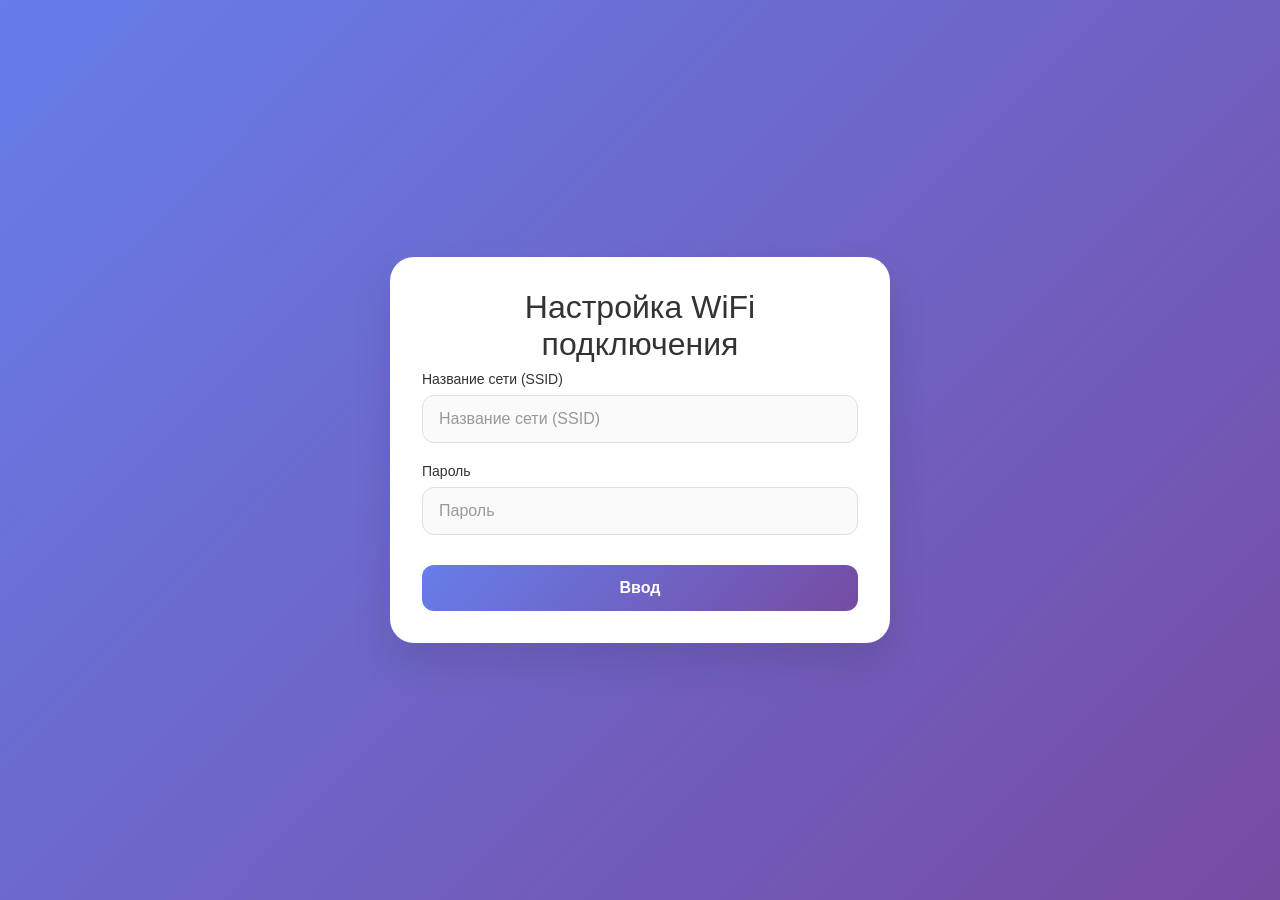
==== data/index.html @ f99ac54b "Сделан веб интерфейс взаимодействия с ESP для его настройки. Файлы из папки data загружены в файловы" ====
<!DOCTYPE html>
<html>
    <head>
        <meta charset="UTF-8">
        <meta name="viewport" content="width=device-width, initial-scale=1.0">
        <link rel="stylesheet" href="styles.css">
        <title>Настройка WiFi подключения</title>
    </head>
    <body>
        <div>
            <form>
                <h1>Настройка WiFi подключения</h1>
                <p>Название сети (SSID)</p>
                <input type ="text" name = "ssid"  placeholder = "Название сети (SSID)"/>
                <p>Пароль</p>
                <input type= "password" name = "password" placeholder = "Пароль"/>
                <input type="submit" value = "Ввод"/>
            </form>
        </div>
    </body>
</html>
---- data/styles.css ----
* {
    margin: 0;
    padding: 0;
    box-sizing: border-box;
}

body {
    background: linear-gradient(135deg, #667eea 0%, #764ba2 100%);
    min-height: 100vh;
    display: flex;
    justify-content: center;
    align-items: center;
    font-family: -apple-system, BlinkMacSystemFont, 'Segoe UI', Roboto, Helvetica, Arial, sans-serif;
    padding: 20px;
}

div {
    width: 100%;
    max-width: 500px;
    background: white;
    border-radius: 24px;
    box-shadow: 0 20px 40px rgba(0, 0, 0, 0.1);
    padding: 32px;
}

form {
    display: flex;
    flex-direction: column;
    gap: 20px;
}

p {
    font-size: 14px;
    font-weight: 500;
    color: #333;
    margin-bottom: -12px;
}

h1{
    text-align: center;
    font-size: 28;
    font-weight: 500;
    color: #333;
    margin-bottom: -12px;
}

input[type="password"], input[type="text"] {
    width: 100%;
    padding: 14px 16px;
    font-size: 16px;
    border: 1.5px solid #e0e0e0;
    border-radius: 12px;
    font-family: inherit;
    transition: all 0.2s ease;
    background: #fafafa;
}

input[type="password"]:focus,
input[type="text"]:focus {
    outline: none;
    border-color: #667eea;
    background: white;
    box-shadow: 0 0 0 3px rgba(102, 126, 234, 0.1);
}

input[type="submit"] {
    background: linear-gradient(135deg, #667eea 0%, #764ba2 100%);
    color: white;
    border: none;
    padding: 14px 24px;
    font-size: 16px;
    font-weight: 600;
    border-radius: 12px;
    cursor: pointer;
    transition: all 0.2s ease;
    margin-top: 10px;
}

input[type="submit"]:active {
    transform: scale(0.98);
}

input::placeholder {
    color: #999;
}

/* Мобильная адаптация */
@media (max-width: 768px) {
    body {
        padding: 16px;
    }
    
    div {
        padding: 24px;
        border-radius: 20px;
    }
    
    form {
        gap: 18px;
    }
    
    input[type="password"],
    input[type="text"] {
        padding: 12px 14px;
    }
}

@media (max-width: 480px) {
    div {
        padding: 20px;
        border-radius: 16px;
    }
    
    form {
        gap: 16px;
    }
    
    p {
        font-size: 13px;
    }
    
    input[type="password"],
    input[type="text"] {
        padding: 10px 12px;
        font-size: 15px;
    }
    
    input[type="submit"] {
        padding: 12px 20px;
        font-size: 15px;
    }
}
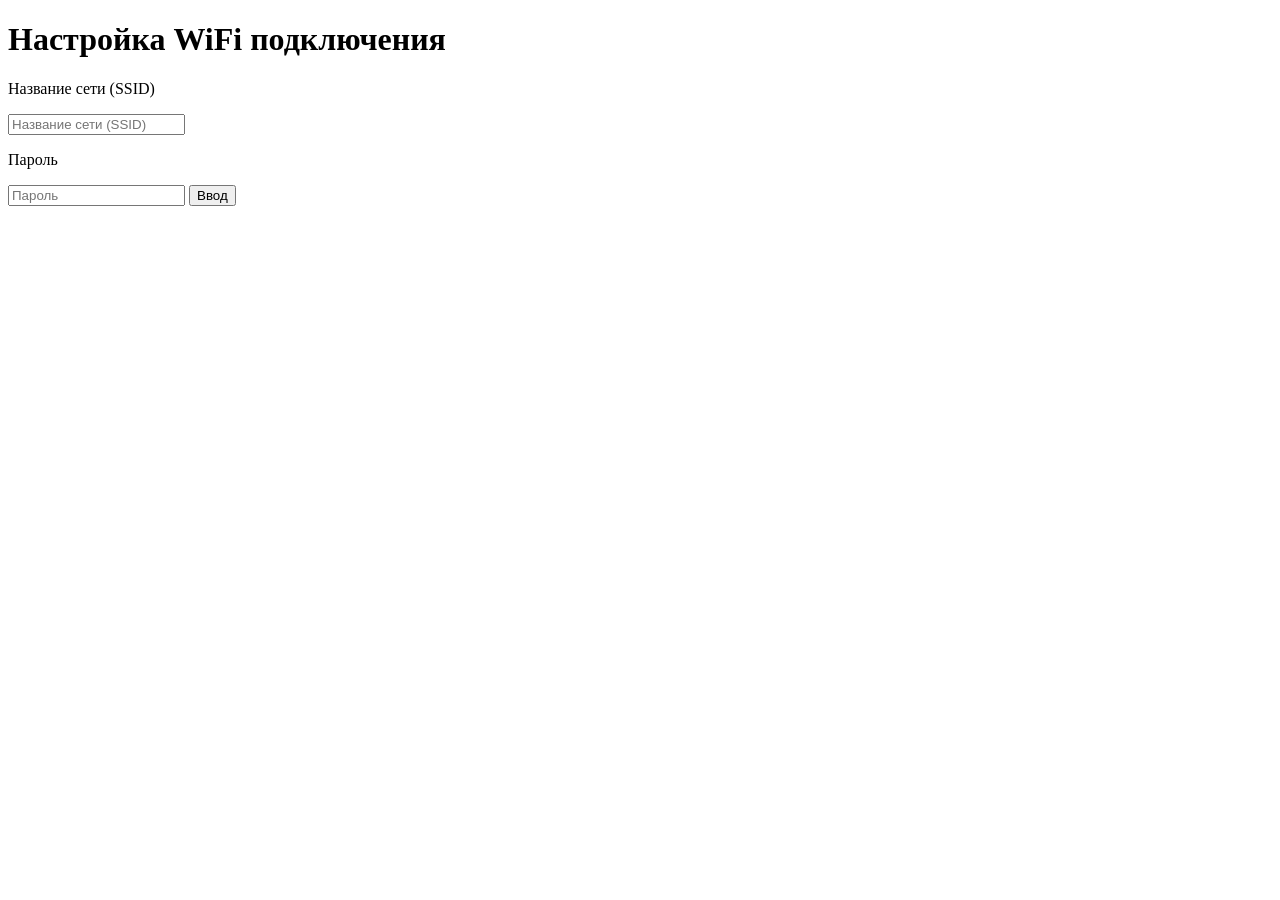
==== commit d0bd8d9d: "Добавлено сохранение введенных ssid и пароля в config в файловой системе ESP" ====
--- a/data/index.html
+++ b/data/index.html
@@ -3,12 +3,12 @@
     <head>
         <meta charset="UTF-8">
         <meta name="viewport" content="width=device-width, initial-scale=1.0">
-        <link rel="stylesheet" href="styles.css">
+        <link rel="stylesheet" href="/styles.css">
         <title>Настройка WiFi подключения</title>
     </head>
     <body>
         <div>
-            <form>
+            <form action = "/save" method = "post">
                 <h1>Настройка WiFi подключения</h1>
                 <p>Название сети (SSID)</p>
                 <input type ="text" name = "ssid"  placeholder = "Название сети (SSID)"/>
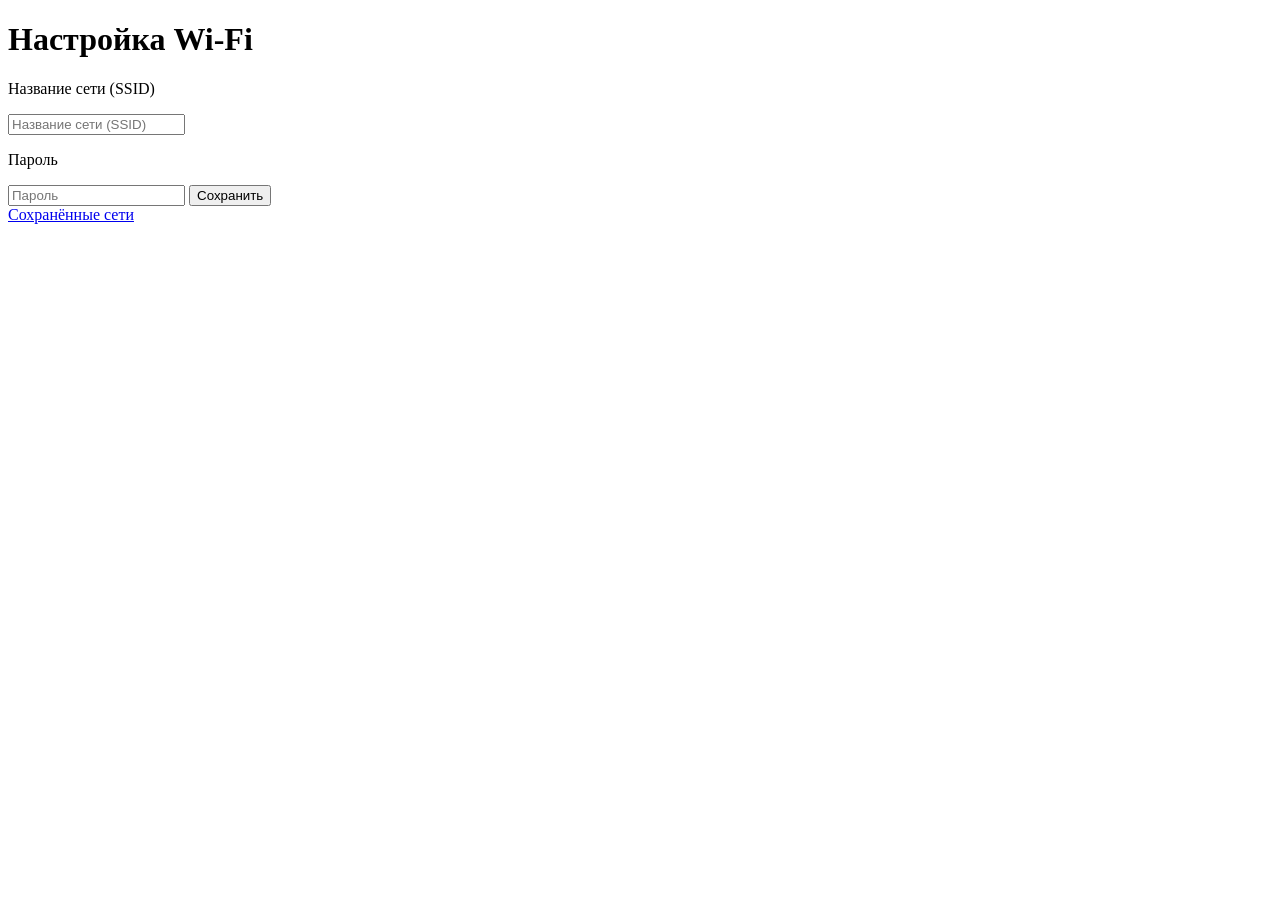
==== commit 4afa76e8: "Добавлена возможность сохранения нескольких сетей и их удаления. Немного улучшена валидация ssid и п" ====
--- a/data/index.html
+++ b/data/index.html
@@ -1,22 +1,34 @@
 <!DOCTYPE html>
 <html>
-    <head>
-        <meta charset="UTF-8">
-        <meta name="viewport" content="width=device-width, initial-scale=1.0">
-        <link rel="stylesheet" href="/styles.css">
-        <title>Настройка WiFi подключения</title>
-    </head>
-    <body>
-        <div>
-            <form action = "/save" method = "post">
-                <h1>Настройка WiFi подключения</h1>
-                <p>Название сети (SSID)</p>
-                <input type ="text" name = "ssid"  placeholder = "Название сети (SSID)"/>
-                <p>Пароль</p>
-                <input type= "password" name = "password" placeholder = "Пароль"/>
-                <input type="submit" value = "Ввод"/>
-            </form>
-        </div>
-    </body>
-</html>
+<head>
+    <meta charset="UTF-8">
+    <meta name="viewport" content="width=device-width, initial-scale=1.0">
+    <link rel="stylesheet" href="/styles.css">
+    <title>Настройка Wi-Fi подключения</title>
+</head>
+<body>
+    <div class="container">
 
+        <form action="/save" method="post">
+            <h1>Настройка Wi-Fi</h1>
+
+            <p>Название сети (SSID)</p>
+            <input type="text"
+                   name="ssid"
+                   placeholder="Название сети (SSID)">
+
+            <p>Пароль</p>
+            <input type="password"
+                   name="password"
+                   placeholder="Пароль">
+
+            <input type="submit" value="Сохранить">
+        </form>
+
+        <a class="secondary-button" href="/list">
+            Сохранённые сети
+        </a>
+
+    </div>
+</body>
+</html>
